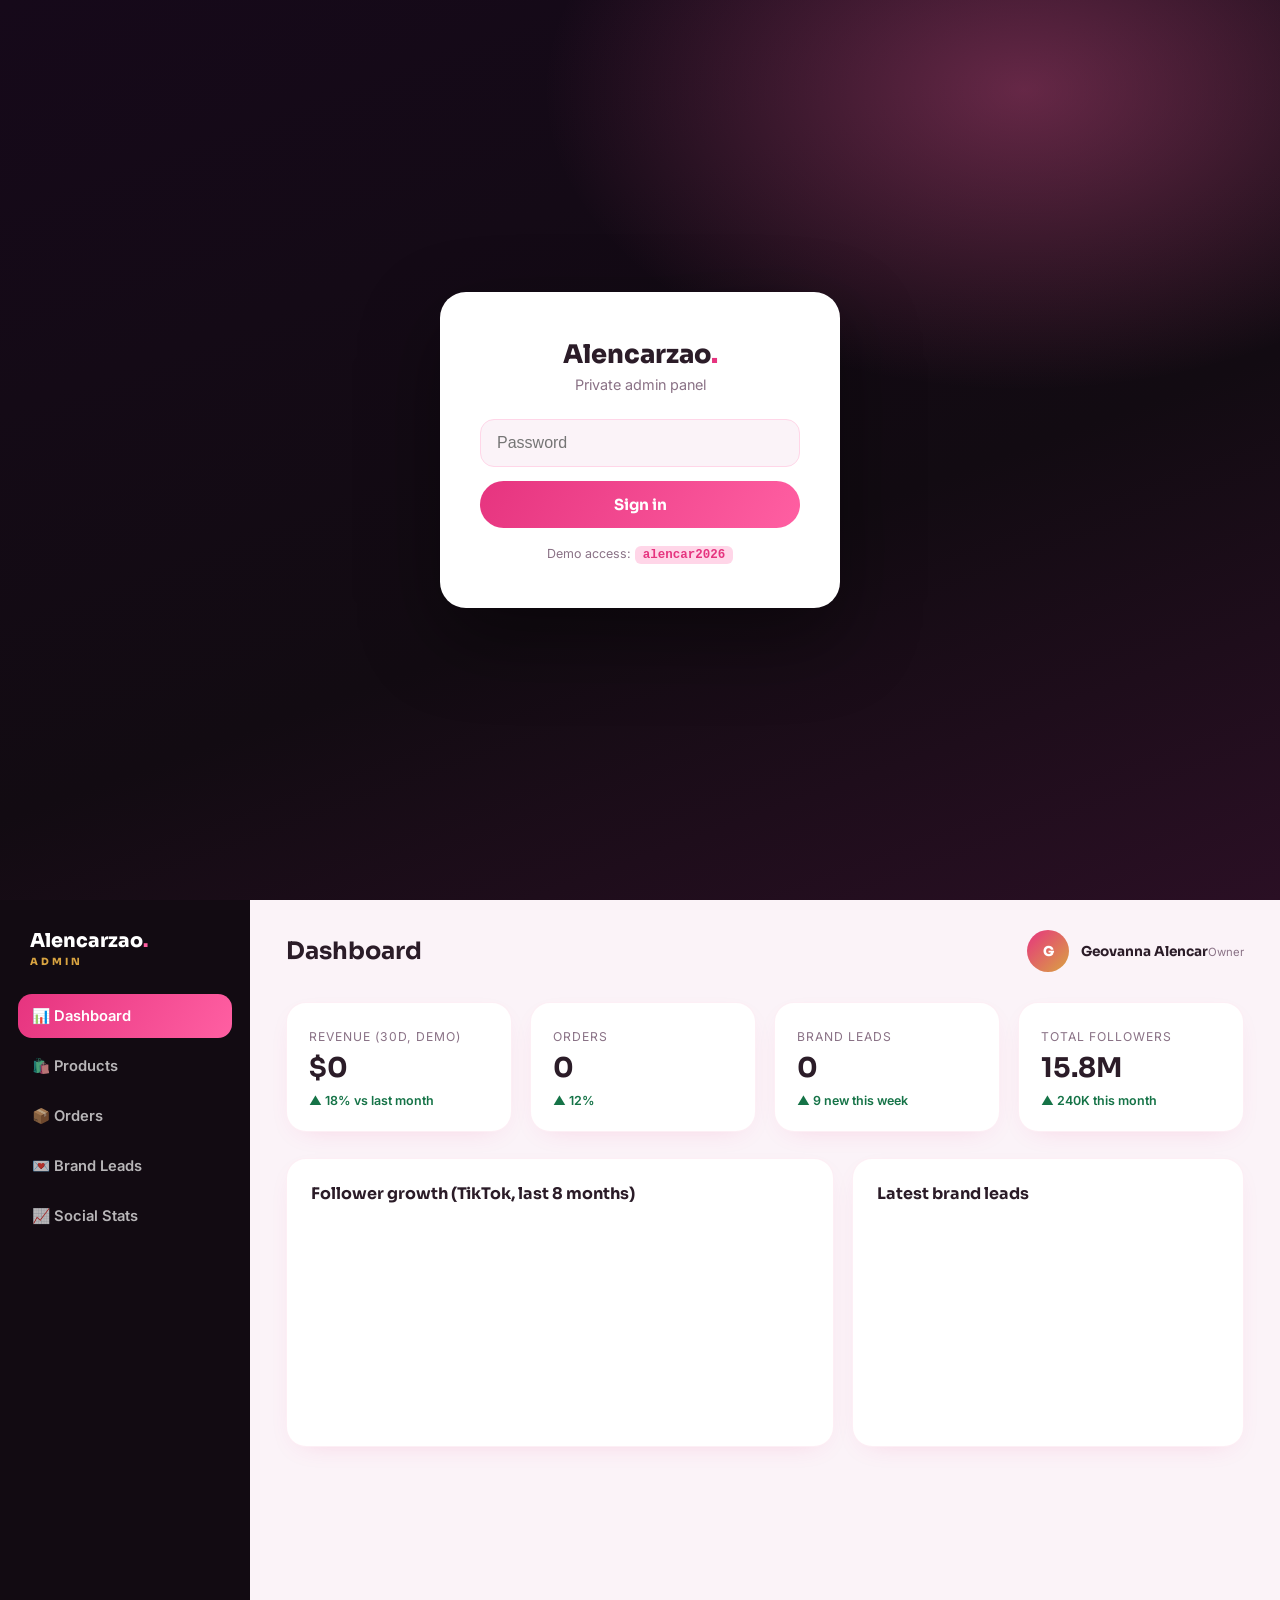
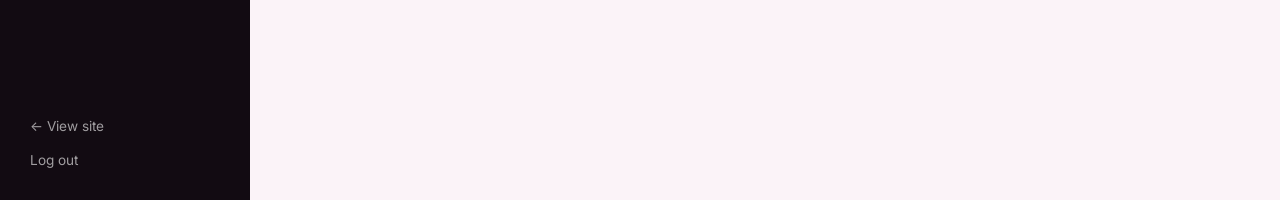
==== admin/index.html @ 4f6c4b04 "Add Alencarzao official website: multilingual (EN/ES/PT-BR) influencer site with media kit, shop, li" ====
<!DOCTYPE html>
<html lang="en">
<head>
  <meta charset="UTF-8">
  <meta name="viewport" content="width=device-width, initial-scale=1.0">
  <title>Admin — Alencarzao</title>
  <meta name="robots" content="noindex, nofollow">
  <link rel="icon" href="data:image/svg+xml,<svg xmlns='http://www.w3.org/2000/svg' viewBox='0 0 100 100'><text y='.9em' font-size='90'>👑</text></svg>">
  <link rel="preconnect" href="https://fonts.googleapis.com">
  <link rel="preconnect" href="https://fonts.gstatic.com" crossorigin>
  <link href="https://fonts.googleapis.com/css2?family=Sora:wght@400;600;700;800&family=Inter:wght@400;500;600;700&display=swap" rel="stylesheet">
  <link rel="stylesheet" href="../assets/css/admin.css">
</head>
<body>

  <!-- ============ LOGIN ============ -->
  <div id="login-screen" class="login-screen">
    <div class="login-card">
      <div class="login-logo">Alencarzao<span>.</span></div>
      <p class="login-sub">Private admin panel</p>
      <form id="login-form">
        <input type="password" id="login-pass" placeholder="Password" autocomplete="current-password" required>
        <button type="submit" class="btn-admin">Sign in</button>
        <p class="login-err" id="login-err">Wrong password — try again</p>
        <p class="login-hint">Demo access: <code>alencar2026</code></p>
      </form>
    </div>
  </div>

  <!-- ============ APP ============ -->
  <div id="app" class="app" hidden>
    <aside class="sidebar">
      <div class="side-logo">Alencarzao<span>.</span><small>ADMIN</small></div>
      <nav class="side-nav">
        <button class="side-link active" data-view="dashboard">📊 Dashboard</button>
        <button class="side-link" data-view="products">🛍️ Products</button>
        <button class="side-link" data-view="orders">📦 Orders</button>
        <button class="side-link" data-view="leads">💌 Brand Leads</button>
        <button class="side-link" data-view="social">📈 Social Stats</button>
      </nav>
      <div class="side-foot">
        <a href="../index.html">← View site</a>
        <button id="logout-btn">Log out</button>
      </div>
    </aside>

    <main class="main">
      <header class="topbar">
        <h1 id="view-title">Dashboard</h1>
        <div class="topbar-user"><span class="avatar">G</span><div><b>Geovanna Alencar</b><small>Owner</small></div></div>
      </header>

      <!-- Dashboard -->
      <section id="view-dashboard" class="view active">
        <div class="kpi-grid">
          <div class="kpi"><small>Revenue (30d, demo)</small><b id="kpi-revenue">$0</b><span class="trend up">▲ 18% vs last month</span></div>
          <div class="kpi"><small>Orders</small><b id="kpi-orders">0</b><span class="trend up">▲ 12%</span></div>
          <div class="kpi"><small>Brand leads</small><b id="kpi-leads">0</b><span class="trend up">▲ 9 new this week</span></div>
          <div class="kpi"><small>Total followers</small><b>15.8M</b><span class="trend up">▲ 240K this month</span></div>
        </div>
        <div class="panel-row">
          <div class="panel">
            <h3>Follower growth (TikTok, last 8 months)</h3>
            <div class="chart" id="chart-growth"></div>
          </div>
          <div class="panel">
            <h3>Latest brand leads</h3>
            <div id="dash-leads" class="mini-list"></div>
          </div>
        </div>
      </section>

      <!-- Products -->
      <section id="view-products" class="view">
        <div class="view-head">
          <p class="muted">Manage the merch catalog. Changes are stored locally (demo).</p>
          <button class="btn-admin" id="add-product-btn">+ Add product</button>
        </div>
        <div class="table-wrap">
          <table class="admin-table" id="products-table">
            <thead><tr><th>Product</th><th>Category</th><th>Price</th><th>Stock</th><th>Status</th><th></th></tr></thead>
            <tbody></tbody>
          </table>
        </div>
      </section>

      <!-- Orders -->
      <section id="view-orders" class="view">
        <p class="muted">Orders placed in the demo store appear here automatically.</p>
        <div class="table-wrap">
          <table class="admin-table" id="orders-table">
            <thead><tr><th>Order</th><th>Date</th><th>Items</th><th>Total</th><th>Status</th><th></th></tr></thead>
            <tbody></tbody>
          </table>
        </div>
      </section>

      <!-- Leads -->
      <section id="view-leads" class="view">
        <p class="muted">Proposals sent from the “Work With Me” form appear here (also delivered by email).</p>
        <div class="table-wrap">
          <table class="admin-table" id="leads-table">
            <thead><tr><th>Brand</th><th>Contact</th><th>Type</th><th>Budget</th><th>Date</th><th>Status</th><th></th></tr></thead>
            <tbody></tbody>
          </table>
        </div>
      </section>

      <!-- Social -->
      <section id="view-social" class="view">
        <div class="kpi-grid">
          <div class="kpi pink"><small>TikTok</small><b>12.4M</b><span>@rigbylokaporradeira · 9.4% eng.</span></div>
          <div class="kpi gold"><small>Instagram</small><b>3.0M</b><span>@alencarzaoficial · 7.8% eng.</span></div>
          <div class="kpi dark"><small>YouTube</small><b>420K</b><span>Alencarzao · 380K avg views</span></div>
          <div class="kpi"><small>Monthly views</small><b>80M+</b><span>All platforms combined</span></div>
        </div>
        <div class="panel-row">
          <div class="panel">
            <h3>Views per platform (monthly)</h3>
            <div class="chart" id="chart-views"></div>
          </div>
          <div class="panel">
            <h3>Top content this month</h3>
            <div class="mini-list">
              <div class="mini-item"><span class="ic">🎵</span><div><b>Dance trend — “Verão 2026”</b><small>TikTok · 8.2M views · 1.1M likes</small></div></div>
              <div class="mini-item"><span class="ic">📸</span><div><b>Beach photoshoot reel</b><small>Instagram · 3.4M views · 420K likes</small></div></div>
              <div class="mini-item"><span class="ic">🎵</span><div><b>GRWM — show in São Paulo</b><small>TikTok · 5.7M views · 890K likes</small></div></div>
              <div class="mini-item"><span class="ic">▶️</span><div><b>Vlog: a week in Rio</b><small>YouTube · 610K views</small></div></div>
            </div>
          </div>
        </div>
      </section>
    </main>
  </div>

  <script src="../assets/js/admin.js"></script>
</body>
</html>
---- assets/css/admin.css ----
/* ALENCARZAO — admin panel */
:root {
  --pink: #ff5fa2; --pink-deep: #e6347f; --pink-soft: #ffd6e8;
  --gold: #d9a441; --black: #120b12; --ink: #2b1c28; --muted: #8a7286;
  --bg: #fbf3f8; --card: #ffffff;
}
* { margin: 0; padding: 0; box-sizing: border-box; }
body { font-family: 'Inter', sans-serif; background: var(--bg); color: var(--ink); }
h1, h2, h3, b { font-family: 'Sora', sans-serif; }
button { font-family: inherit; }

/* Login */
.login-screen {
  min-height: 100vh; display: grid; place-items: center;
  background: radial-gradient(800px 500px at 80% 10%, rgba(255,95,162,.35), transparent 60%),
              linear-gradient(160deg, #16091a, #120b12 60%, #2a0f24);
  padding: 20px;
}
.login-card { background: #fff; border-radius: 26px; padding: 46px 40px; width: min(400px, 100%); text-align: center; box-shadow: 0 30px 80px rgba(0,0,0,.4); }
.login-logo { font-family: 'Sora', sans-serif; font-weight: 800; font-size: 1.6rem; }
.login-logo span { color: var(--pink-deep); }
.login-sub { color: var(--muted); font-size: .9rem; margin: 6px 0 26px; }
.login-card input {
  width: 100%; padding: 14px 16px; border-radius: 14px; border: 1.5px solid var(--pink-soft);
  background: var(--bg); font-size: 1rem; outline: none; margin-bottom: 14px;
}
.login-card input:focus { border-color: var(--pink); }
.login-err { display: none; color: #b02a5b; font-size: .85rem; margin-top: 12px; font-weight: 600; }
.login-hint { color: var(--muted); font-size: .78rem; margin-top: 18px; }
.login-hint code { background: var(--pink-soft); padding: 2px 8px; border-radius: 6px; color: var(--pink-deep); font-weight: 700; }

.btn-admin {
  display: inline-block; width: 100%; padding: 14px 24px; border: none; border-radius: 999px; cursor: pointer;
  background: linear-gradient(120deg, var(--pink-deep), var(--pink)); color: #fff;
  font-family: 'Sora', sans-serif; font-weight: 700; font-size: .95rem; transition: .25s;
}
.btn-admin:hover { transform: translateY(-2px); box-shadow: 0 12px 30px -8px rgba(230,52,127,.5); }

/* Layout */
.app { display: grid; grid-template-columns: 250px 1fr; min-height: 100vh; }
.sidebar { background: var(--black); color: #fff; display: flex; flex-direction: column; padding: 28px 18px; position: sticky; top: 0; height: 100vh; }
.side-logo { font-family: 'Sora', sans-serif; font-weight: 800; font-size: 1.2rem; padding: 0 12px 26px; }
.side-logo span { color: var(--pink); }
.side-logo small { display: block; font-size: .62rem; letter-spacing: .3em; color: var(--gold); margin-top: 2px; }
.side-nav { display: grid; gap: 6px; }
.side-link {
  text-align: left; background: transparent; border: none; color: rgba(255,255,255,.7);
  padding: 13px 14px; border-radius: 14px; font-size: .92rem; font-weight: 600; cursor: pointer; transition: .2s;
}
.side-link:hover { background: rgba(255,255,255,.07); color: #fff; }
.side-link.active { background: linear-gradient(120deg, var(--pink-deep), var(--pink)); color: #fff; }
.side-foot { margin-top: auto; display: grid; gap: 10px; padding: 0 12px; }
.side-foot a, .side-foot button { color: rgba(255,255,255,.6); background: none; border: none; text-align: left; font-size: .85rem; cursor: pointer; text-decoration: none; padding: 4px 0; }
.side-foot a:hover, .side-foot button:hover { color: var(--pink); }

.main { padding: 30px 36px 60px; min-width: 0; }
.topbar { display: flex; align-items: center; justify-content: space-between; margin-bottom: 30px; }
.topbar h1 { font-size: 1.5rem; }
.topbar-user { display: flex; align-items: center; gap: 12px; font-size: .85rem; }
.topbar-user small { color: var(--muted); }
.avatar { width: 42px; height: 42px; border-radius: 50%; display: grid; place-items: center; background: linear-gradient(135deg, var(--pink-deep), var(--gold)); color: #fff; font-weight: 800; font-family: 'Sora', sans-serif; }

.view { display: none; }
.view.active { display: block; }
.muted { color: var(--muted); font-size: .9rem; }
.view-head { display: flex; align-items: center; justify-content: space-between; gap: 16px; margin-bottom: 20px; flex-wrap: wrap; }
.view-head .btn-admin { width: auto; }

/* KPIs */
.kpi-grid { display: grid; grid-template-columns: repeat(4, 1fr); gap: 18px; margin-bottom: 26px; }
.kpi { background: var(--card); border-radius: 20px; padding: 22px; border: 1px solid rgba(230,52,127,.08); box-shadow: 0 8px 28px -16px rgba(230,52,127,.25); }
.kpi small { color: var(--muted); font-size: .76rem; letter-spacing: .08em; text-transform: uppercase; }
.kpi b { display: block; font-size: 1.7rem; margin: 6px 0 4px; }
.kpi span { font-size: .78rem; color: var(--muted); }
.kpi .trend.up { color: #157347; font-weight: 600; }
.kpi.pink { border-top: 4px solid var(--pink); }
.kpi.gold { border-top: 4px solid var(--gold); }
.kpi.dark { border-top: 4px solid var(--black); }

/* Panels */
.panel-row { display: grid; grid-template-columns: 1.4fr 1fr; gap: 18px; }
.panel { background: var(--card); border-radius: 20px; padding: 24px; border: 1px solid rgba(230,52,127,.08); box-shadow: 0 8px 28px -16px rgba(230,52,127,.25); }
.panel h3 { font-size: 1rem; margin-bottom: 18px; }

/* Bar chart */
.chart { display: flex; align-items: flex-end; gap: 10px; height: 200px; }
.chart .bar-col { flex: 1; display: flex; flex-direction: column; align-items: center; gap: 8px; height: 100%; justify-content: flex-end; }
.chart .bar-v { width: 100%; border-radius: 10px 10px 4px 4px; background: linear-gradient(180deg, var(--pink), var(--pink-deep)); min-height: 8px; transition: height 1s cubic-bezier(.2,.8,.2,1); }
.chart .bar-v.gold { background: linear-gradient(180deg, #f3dcae, var(--gold)); }
.chart .bar-v.dark { background: linear-gradient(180deg, #5a2b4d, var(--black)); }
.chart small { font-size: .68rem; color: var(--muted); }

/* Mini list */
.mini-list { display: grid; gap: 14px; }
.mini-item { display: flex; gap: 12px; align-items: center; }
.mini-item .ic { width: 40px; height: 40px; border-radius: 12px; display: grid; place-items: center; background: var(--pink-soft); flex-shrink: 0; }
.mini-item b { font-size: .88rem; display: block; }
.mini-item small { color: var(--muted); font-size: .76rem; }

/* Tables */
.table-wrap { background: var(--card); border-radius: 20px; overflow-x: auto; border: 1px solid rgba(230,52,127,.08); box-shadow: 0 8px 28px -16px rgba(230,52,127,.25); }
.admin-table { width: 100%; border-collapse: collapse; min-width: 640px; }
.admin-table th { text-align: left; font-family: 'Sora', sans-serif; font-size: .72rem; letter-spacing: .1em; text-transform: uppercase; color: var(--muted); padding: 16px 20px; border-bottom: 1px solid var(--pink-soft); }
.admin-table td { padding: 15px 20px; border-bottom: 1px solid #fceef5; font-size: .9rem; vertical-align: middle; }
.admin-table tr:last-child td { border-bottom: none; }
.admin-table .p-thumb { width: 44px; height: 44px; border-radius: 12px; object-fit: cover; vertical-align: middle; margin-right: 10px; }

.badge { display: inline-block; padding: 5px 12px; border-radius: 999px; font-size: .72rem; font-weight: 700; }
.badge.green { background: #e8f9ef; color: #157347; }
.badge.yellow { background: #fff6e0; color: #946800; }
.badge.pink { background: var(--pink-soft); color: var(--pink-deep); }
.badge.gray { background: #efe9ee; color: var(--muted); }

.row-actions button { border: 1px solid var(--pink-soft); background: #fff; border-radius: 10px; padding: 6px 12px; cursor: pointer; font-size: .78rem; color: var(--pink-deep); font-weight: 600; }
.row-actions button:hover { background: var(--pink-soft); }

@media (max-width: 980px) {
  .app { grid-template-columns: 1fr; }
  .sidebar { position: static; height: auto; flex-direction: row; align-items: center; flex-wrap: wrap; gap: 10px; padding: 16px; }
  .side-logo { padding: 0 10px; }
  .side-nav { display: flex; flex-wrap: wrap; }
  .side-foot { margin: 0 0 0 auto; display: flex; gap: 16px; }
  .main { padding: 22px 16px 50px; }
  .kpi-grid { grid-template-columns: 1fr 1fr; }
  .panel-row { grid-template-columns: 1fr; }
}
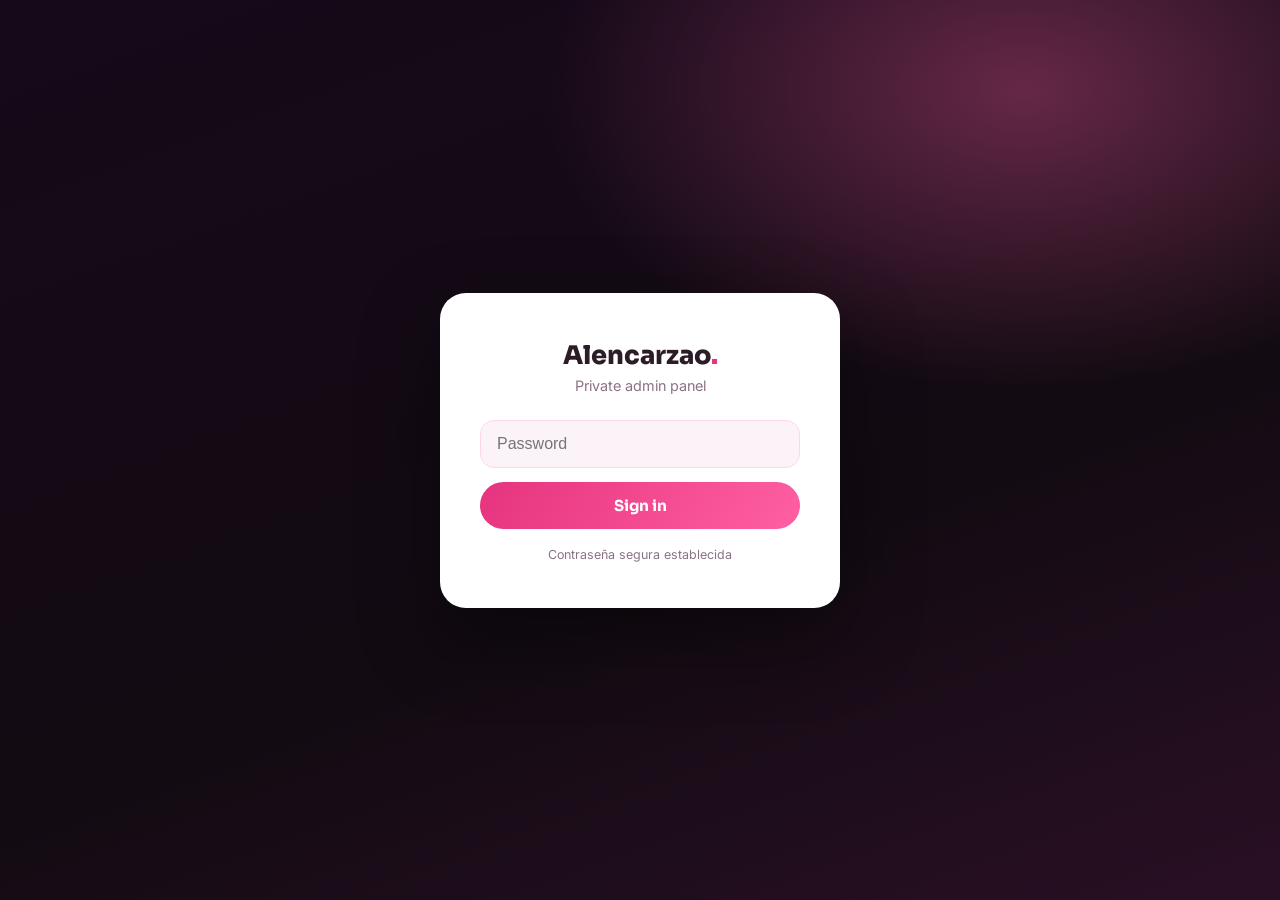
==== commit 1d4126a5: "Change admin password to secure random credential and remove hint - Replaced demo password with secu" ====
--- a/admin/index.html
+++ b/admin/index.html
@@ -22,7 +22,7 @@
         <input type="password" id="login-pass" placeholder="Password" autocomplete="current-password" required>
         <button type="submit" class="btn-admin">Sign in</button>
         <p class="login-err" id="login-err">Wrong password — try again</p>
-        <p class="login-hint">Demo access: <code>alencar2026</code></p>
+        <p class="login-hint">Contraseña segura establecida</p>
       </form>
     </div>
   </div>
--- a/assets/css/admin.css
+++ b/assets/css/admin.css
@@ -5,6 +5,7 @@
   --bg: #fbf3f8; --card: #ffffff;
 }
 * { margin: 0; padding: 0; box-sizing: border-box; }
+[hidden] { display: none !important; }
 body { font-family: 'Inter', sans-serif; background: var(--bg); color: var(--ink); }
 h1, h2, h3, b { font-family: 'Sora', sans-serif; }
 button { font-family: inherit; }
